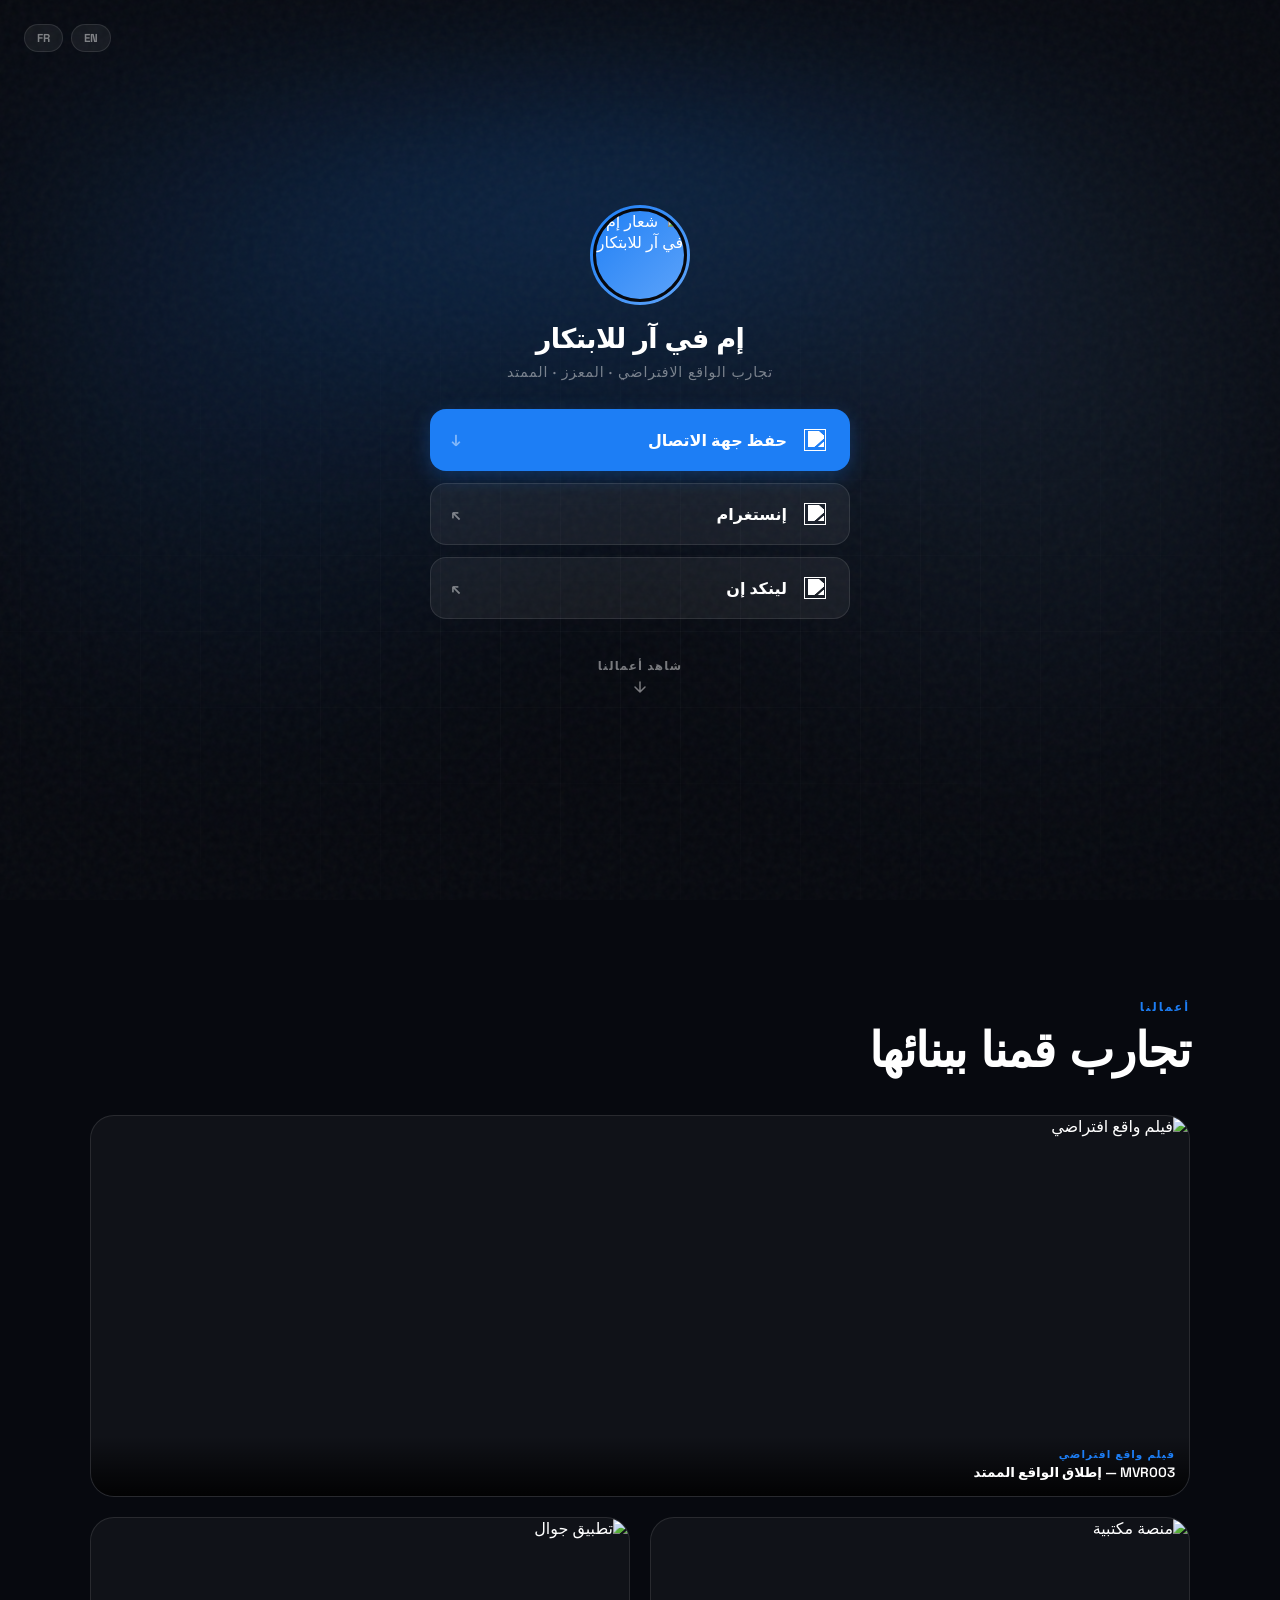
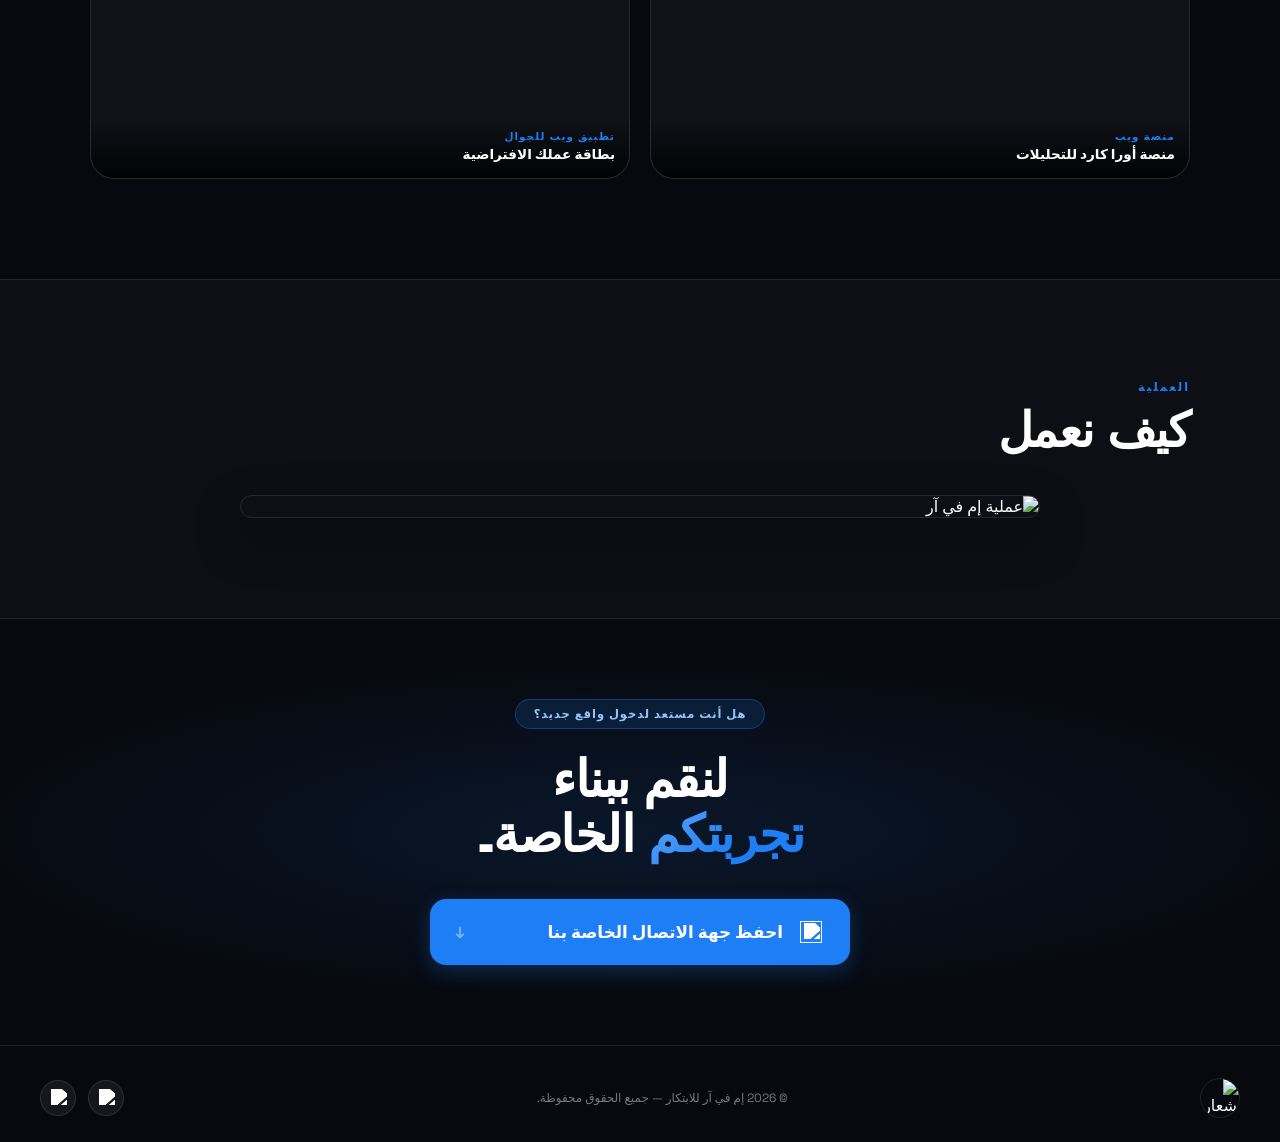
==== index-ar.html @ f504009c "Add files via upload" ====
<!DOCTYPE html>
<html lang="ar" dir="rtl">
<head>
    <meta charset="UTF-8">
    <meta name="viewport" content="width=device-width, initial-scale=1.0, viewport-fit=cover">
    <meta name="theme-color" content="#07090f">
    <title>إم في آر للابتكار | تجارب الواقع الممتد</title>
    <link rel="stylesheet" href="style.css">
    <link href="https://fonts.googleapis.com/css2?family=Space+Grotesk:wght@400;500;600;700&family=Syne:wght@700;800&display=swap" rel="stylesheet">
    <style>
        /* Fallback for Arabic characters as the primary fonts are Latin-focused */
        body { font-family: 'Space Grotesk', system-ui, -apple-system, sans-serif; }
        h1, h2, .name { font-family: 'Syne', system-ui, sans-serif; }
    </style>
</head>
<body>

<!-- ══ ملف التعريف ══ -->
<section class="profile-section">
    <div class="grid-overlay" aria-hidden="true"></div>
    <div class="noise-overlay" aria-hidden="true"></div>
    <div class="glow" aria-hidden="true"></div>

    <div class="lang-switcher">
        <a href="index.html" class="lang-link">EN</a>
        <a href="index-fr.html" class="lang-link">FR</a>
    </div>

    <div class="profile">
        <div class="avatar-ring">
            <img src="assite/mvrLOGO-08.png" alt="شعار إم في آر للابتكار" class="avatar">
        </div>
        <h1 class="name">إم في آر للابتكار</h1>
        <p class="tagline">تجارب الواقع الافتراضي &middot; المعزز &middot; الممتد</p>
    </div>

    <div class="links">
        <button class="link-btn link-btn--primary" id="saveContactBtn">
            <span class="link-btn__icon"><img src="assite/iconcontact.png" alt=""></span>
            <span class="link-btn__label">حفظ جهة الاتصال</span>
            <span class="link-btn__arrow">&#8595;</span>
        </button>
        <a href="https://www.instagram.com/mvr.innovation/" target="_blank" rel="noopener noreferrer" class="link-btn">
            <span class="link-btn__icon"><img src="assite/instagram.png" alt=""></span>
            <span class="link-btn__label">إنستغرام</span>
            <span class="link-btn__arrow">&#8598;</span>
        </a>
        <a href="https://www.linkedin.com/company/mvr-innovation/" target="_blank" rel="noopener noreferrer" class="link-btn">
            <span class="link-btn__icon"><img src="assite/linkedin.png" alt=""></span>
            <span class="link-btn__label">لينكد إن</span>
            <span class="link-btn__arrow">&#8598;</span>
        </a>
    </div>

    <a href="#work" class="scroll-hint" aria-label="قم بالتمرير لمشاهدة أعمالنا">
        <span>شاهد أعمالنا</span>
        <svg width="16" height="16" viewBox="0 0 16 16" fill="none">
            <path d="M8 3v10M3 8l5 5 5-5" stroke="currentColor" stroke-width="1.5" stroke-linecap="round" stroke-linejoin="round"/>
        </svg>
    </a>
</section>

<!-- ══ أعمالنا ══ -->
<section class="content-section" id="work">
    <div class="section-inner">
        <p class="section-label">أعمالنا</p>
        <h2 class="section-title">تجارب قمنا ببنائها</h2>

        <div class="work-grid">
            <div class="work-card work-card--wide">
                <img src="assite/official poster-mvr003_EN.jpg" alt="فيلم واقع افتراضي">
                <div class="work-card-meta">
                    <span>فيلم واقع افتراضي</span>
                    <p>MVR003 &mdash; إطلاق الواقع الممتد</p>
                </div>
            </div>
            <div class="work-card">
                <img src="assite/Free Surface Studio Laptop Mockup2.png" alt="منصة مكتبية">
                <div class="work-card-meta">
                    <span>منصة ويب</span>
                    <p>منصة أورا كارد للتحليلات</p>
                </div>
            </div>
            <div class="work-card">
                <img src="assite/01 Free iPhone 16 Pro Mockup Holding By Hand.png" alt="تطبيق جوال">
                <div class="work-card-meta">
                    <span>تطبيق ويب للجوال</span>
                    <p>بطاقة عملك الافتراضية</p>
                </div>
            </div>
        </div>
    </div>
</section>

<!-- ══ العملية ══ -->
<section class="content-section content-section--dark" id="how">
    <div class="section-inner">
        <p class="section-label">العملية</p>
        <h2 class="section-title">كيف نعمل</h2>
        <div class="how-wrap">
            <img src="assite/how it works3.png" alt="عملية إم في آر" class="how-img">
        </div>
    </div>
</section>

<!-- ══ دعوة للعمل ══ -->
<section class="cta-section">
    <div class="cta-inner">
        <div class="cta-pill">هل أنت مستعد لدخول واقع جديد؟</div>
        <h2 class="cta-headline">لنقم ببناء<br><em>تجربتكم</em> الخاصة.</h2>
        <button class="link-btn link-btn--primary link-btn--large" id="saveContactBtn2">
            <span class="link-btn__icon"><img src="assite/iconcontact.png" alt=""></span>
            <span class="link-btn__label">احفظ جهة الاتصال الخاصة بنا</span>
            <span class="link-btn__arrow">&#8595;</span>
        </button>
    </div>
</section>

<!-- ══ التذييل ══ -->
<footer class="site-footer">
    <img src="assite/mvrLOGO-08.png" alt="شعار إم في آر" class="footer-logo">
    <p class="footer-copy">&#169; 2026 إم في آر للابتكار &mdash; جميع الحقوق محفوظة.</p>
    <div class="footer-socials">
        <a href="https://www.instagram.com/mvr.innovation/" target="_blank" rel="noopener">
            <img src="assite/instagram.png" alt="إنستغرام">
        </a>
        <a href="https://www.linkedin.com/company/mvr-innovation/" target="_blank" rel="noopener">
            <img src="assite/linkedin.png" alt="لينكد إن">
        </a>
    </div>
</footer>

<script>
    const logoB64 = 'iVBORw0KGgoAAAANSUhEUgAAAJsAAACbCAYAAAB1YemMAAAACXBIWXMAAAsTAAALEwEAmpwYAAAAAXNSR0IArs4c6QAAAARnQU1BAACxjwv8YQUAABZvSURBVHgB7Z17bFvXfce/[base64]/[base64]/F145Wf7tr9RwMp00cqxeLV9NiU4F9E/ZTIM7ucTBhjdWcwFaD3W040ONaPBEYkVJEz589fgI1TE2KjUXmC+IQW7Fkejo8YV2vC4GtBlu8dn8nWbzOOLtZSi4erUVrV1NiY1dJrmW/DXuIrVgiNZY1Q6xXOMbrCmxS1s5EIFproqsJsfVTRpmWOO65ykYT2XK8xKKraVNNia6qxaZisgCebFRLlgvt/nDNiK4qxeZFZo7jHExYH4S1yNaGLV2br5NdbIKqyMeobHIEVUjViU3FZeQyqSYWGZ27UlV1sWrHi+ncREIcqbbstWrE5rlMS1pD10lk9Zxdlppqda0mqgC2ZoaJV8ld3j06d3mxH6kpjHlnDglrnC3JQLPZuq+r+87E5HjsNCpMRS0bWzOzCUeo4n9QW7PSwK51W/PtXBg+mp4nK1fB0ScVExuXM2yJVyursWyJVyursWyJVyursWyJVyursWyJVyursWyJVyursWyJVyursWyJVyursWyJVyursWyJVyursWyJVyursWyJVyursWyJVyursWyJVyursWyJVyursWyJVyursWyJVyuAAAAAElFTkSuQmCC';

    function downloadVCard(btn) {
        const label = btn.querySelector('.link-btn__label');
        btn.disabled = true;
        label.textContent = 'جاري الحفظ\u2026';
        setTimeout(function () {
            var vcf = [
                'BEGIN:VCARD','VERSION:3.0',
                'FN:MVR Innovation','ORG:MVR Innovation',
                'TITLE:Solutions VR / AR / XR',
                'TEL;TYPE=WORK,VOICE:+1234567890',
                'EMAIL:info@mvrinnovation.com',
                'URL:https://www.mvrinnovation.com',
                'PHOTO;TYPE=PNG;ENCODING=B:' + logoB64,
                'END:VCARD'
            ].join('\n');
            var blob = new Blob([vcf], { type: 'text/vcard' });
            var url  = URL.createObjectURL(blob);
            var a    = document.createElement('a');
            a.download = 'MVR_Innovation.vcf';
            a.href = url;
            a.click();
            URL.revokeObjectURL(url);
            label.textContent = 'تم الحفظ \u2713';
            btn.classList.add('link-btn--done');
            setTimeout(function () {
                label.textContent = btn.dataset.label || 'حفظ جهة الاتصال';
                btn.classList.remove('link-btn--done');
                btn.disabled = false;
            }, 2500);
        }, 350);
    }

    document.getElementById('saveContactBtn').addEventListener('click', function () { downloadVCard(this); });
    document.getElementById('saveContactBtn2').addEventListener('click', function () {
        this.dataset.label = 'احفظ جهة الاتصال الخاصة بنا';
        downloadVCard(this);
    });
</script>
</body>
</html>
---- style.css ----
/* ─────────────────────────────────────────
   MVR Innovation — Combined landing page
   Linktree profile + full site content
   Mobile-first, adapts to all screen sizes
   ───────────────────────────────────────── */

*, *::before, *::after { margin: 0; padding: 0; box-sizing: border-box; }
img { display: block; max-width: 100%; }
a   { text-decoration: none; }

:root {
    --bg:            #07090f;
    --bg-dark:       #050710;
    --surface:       rgba(255,255,255,0.06);
    --surface-hover: rgba(255,255,255,0.11);
    --border:        rgba(255,255,255,0.10);
    --blue:          #1d7ef5;
    --blue-mid:      #1568d8;
    --blue-glow:     rgba(29,126,245,0.28);
    --text:          #ffffff;
    --text-muted:    rgba(255,255,255,0.45);
    --radius:        16px;
    --radius-lg:     24px;
    --font-body:     'Space Grotesk', system-ui, sans-serif;
    --font-display:  'Syne', 'Space Grotesk', sans-serif;
    --card-max:      420px;
    --content-max:   1100px;
    --transition:    0.22s ease;
}

html { scroll-behavior: smooth; }
body {
    font-family: var(--font-body);
    background: var(--bg);
    color: var(--text);
    -webkit-font-smoothing: antialiased;
    overflow-x: hidden;
    perspective: 1200px; /* Global depth anchor */
}


/* ════════════════════════════════════════
   PROFILE SECTION (Linktree)
════════════════════════════════════════ */
.profile-section {
    position: relative;
    min-height: 100svh;
    min-height: 100vh;
    display: flex;
    flex-direction: column;
    align-items: center;
    justify-content: center;
    padding: max(env(safe-area-inset-top, 24px), 40px) 20px 40px;
    gap: 0;
    transform-style: preserve-3d;
    overflow: hidden;
}

/* ════════════════════════════════════════
   2026 BACKGROUND SYSTEM
════════════════════════════════════════ */

/* Technical Grid Overlay */
.grid-overlay {
    position: fixed;
    top: 50%;
    left: 50%;
    width: 200vw;
    height: 200vh;
    background-image: 
        linear-gradient(var(--border) 1px, transparent 1px),
        linear-gradient(90deg, var(--border) 1px, transparent 1px);
    background-size: 60px 60px;
    mask-image: radial-gradient(circle at 50% 50%, black 0%, transparent 70%);
    -webkit-mask-image: radial-gradient(circle at 50% 50%, black 0%, transparent 70%);
    transform: translate(-50%, -50%) rotateX(65deg) translateZ(-200px);
    opacity: 0.3;
    pointer-events: none;
    z-index: 0;
}

/* Noise Texture (Tangibility layer) */
.noise-overlay {
    position: absolute;
    inset: 0;
    opacity: 0.04;
    pointer-events: none;
    z-index: 1;
    background-image: url("data:image/svg+xml,%3Csvg viewBox='0 0 200 200' xmlns='http://www.w3.org/2000/svg'%3E%3Cfilter id='noiseFilter'%3E%3CfeTurbulence type='fractalNoise' baseFrequency='0.65' numOctaves='3' stitchTiles='stitch'/%3E%3C/filter%3E%3Crect width='100%25' height='100%25' filter='url(%23noiseFilter)'/%3E%3C/svg%3E");
}

/* Dynamic Ambient Blobs */
.glow {
    position: absolute;
    top: 10%;
    left: 50%;
    transform: translateX(-50%);
    width: 100%;
    height: 80%;
    background: 
        radial-gradient(circle at 50% 0%, var(--blue-glow) 0%, transparent 50%),
        radial-gradient(circle at 20% 30%, rgba(29, 126, 245, 0.15) 0%, transparent 40%),
        radial-gradient(circle at 80% 40%, rgba(96, 165, 250, 0.1) 0%, transparent 40%);
    pointer-events: none;
    z-index: 0;
    filter: blur(80px);
    animation: aurora 20s ease-in-out infinite alternate;
}

@keyframes aurora {
    0% {
        transform: translateX(-50%) scale(1) rotate(0deg);
        opacity: 0.7;
    }
    100% {
        transform: translateX(-50%) scale(1.1) rotate(3deg);
        opacity: 1;
    }
}


/* Profile card */
.profile {
    position: relative;
    z-index: 1;
    display: flex;
    flex-direction: column;
    align-items: center;
    text-align: center;
    margin-bottom: 28px;
    width: 100%;
    transform: translateZ(50px); /* Lifts profile off the grid */
    max-width: var(--card-max);
}

.avatar-ring {
    width: 100px;
    height: 100px;
    border-radius: 50%;
    padding: 3px;
    background: linear-gradient(135deg, var(--blue) 0%, #60a5fa 100%);
    margin-bottom: 18px;
    flex-shrink: 0;
}
.avatar {
    width: 100%;
    height: 100%;
    border-radius: 50%;
    object-fit: cover;
    border: 3px solid var(--bg);
}

.name {
    font-family: var(--font-display);
    font-size: clamp(1.4rem, 5.5vw, 1.7rem);
    font-weight: 800;
    letter-spacing: -0.02em;
    color: var(--text);
    margin-bottom: 8px;
}
.tagline {
    font-size: clamp(0.78rem, 3.5vw, 0.88rem);
    font-weight: 500;
    color: var(--text-muted);
    letter-spacing: 0.06em;
    text-transform: uppercase;
}

/* Language Switcher */
.lang-switcher {
    position: absolute;
    top: 24px;
    inset-inline-end: 24px;
    z-index: 10;
    display: flex;
    gap: 8px;
}
.lang-link {
    font-size: 0.72rem;
    font-weight: 700;
    color: var(--text-muted);
    background: var(--surface);
    border: 1px solid var(--border);
    padding: 6px 12px;
    border-radius: 100px;
    transition: var(--transition);
}
.lang-link:hover {
    color: var(--text);
    background: var(--surface-hover);
}

/* Link buttons */
.links {
    position: relative;
    z-index: 1;
    display: flex;
    flex-direction: column;
    gap: 12px;
    width: 100%;
    max-width: var(--card-max);
    transform: translateZ(30px);
    margin-bottom: 40px;
}

.link-btn {
    display: flex;
    align-items: center;
    gap: 14px;
    width: 100%;
    padding: 16px 20px;
    border-radius: var(--radius);
    background: var(--surface);
    border: 1px solid var(--border);
    color: var(--text);
    font-family: var(--font-body);
    font-size: clamp(0.88rem, 4vw, 1rem);
    font-weight: 600;
    cursor: pointer;
    transition: background var(--transition), transform var(--transition), box-shadow var(--transition);
    -webkit-tap-highlight-color: transparent;
    touch-action: manipulation;
    transform-style: preserve-3d;
    text-align: start;
}
.link-btn:hover,
.link-btn:focus-visible {
    background: var(--surface-hover);
    transform: translateY(-4px) translateZ(20px) rotateX(2deg);
    box-shadow: 0 15px 35px rgba(0,0,0,0.4);
    outline: none;
    border-color: rgba(255,255,255,0.25);
}
.link-btn:active { transform: translateY(0); box-shadow: none; }

.link-btn--primary {
    background: var(--blue);
    border-color: transparent;
    box-shadow: 0 6px 20px var(--blue-glow);
    position: relative;
    overflow: hidden;
    animation: button-attention-pulse 2s infinite;
}

/* Screaming Glint Effect */
.link-btn--primary::before {
    content: '';
    position: absolute;
    top: 0;
    left: -150%;
    width: 60%;
    height: 100%;
    background: linear-gradient(
        to right,
        transparent,
        rgba(255, 255, 255, 0.4),
        transparent
    );
    transform: skewX(-25deg);
    animation: glint-swipe 3s infinite;
}

.link-btn--primary:hover,
.link-btn--primary:focus-visible {
    background: var(--blue-mid);
    box-shadow: 0 12px 30px var(--blue-glow), 0 0 20px rgba(29,126,245,0.2);
}
.link-btn--primary:disabled { cursor: not-allowed; opacity: 0.8; transform: none; }

.link-btn--done {
    background: #16a34a !important;
    border-color: transparent !important;
    box-shadow: 0 6px 20px rgba(34,197,94,0.28) !important;
}

.link-btn--large {
    padding: 18px 24px;
    font-size: clamp(0.95rem, 4vw, 1.05rem);
    max-width: var(--card-max);
}

.link-btn__icon {
    flex-shrink: 0;
    width: 28px; height: 28px;
    display: flex; align-items: center; justify-content: center;
}
.link-btn__icon img {
    width: 22px; height: 22px;
    object-fit: contain;
    filter: brightness(10) saturate(0);
}
.link-btn--primary .link-btn__icon img { filter: brightness(10); }
.link-btn__label { flex: 1; }
.link-btn__arrow {
    flex-shrink: 0;
    opacity: 0.45;
    font-size: 1rem;
    transition: opacity var(--transition);
}
.link-btn:hover .link-btn__arrow { opacity: 1; }

/* Scroll hint */
.scroll-hint {
    position: relative;
    z-index: 1;
    display: inline-flex;
    flex-direction: column;
    align-items: center;
    gap: 6px;
    color: var(--text-muted);
    font-size: 0.72rem;
    font-weight: 600;
    letter-spacing: 0.1em;
    text-transform: uppercase;
    animation: bounce 2.5s ease-in-out infinite;
    transition: color var(--transition);
}
.scroll-hint:hover { color: var(--text); }
@keyframes bounce {
    0%,100% { transform: translateY(0); }
    50%      { transform: translateY(6px); }
}


/* ════════════════════════════════════════
   CONTENT SECTIONS (shared)
════════════════════════════════════════ */
.content-section {
    padding: 72px 20px;
}
.content-section--dark {
    background: rgba(255,255,255,0.025);
    border-top: 1px solid var(--border);
    border-bottom: 1px solid var(--border);
}

.section-inner {
    max-width: var(--content-max);
    margin: 0 auto;
    width: 100%;
}

.section-label {
    font-size: 0.7rem;
    font-weight: 700;
    letter-spacing: 0.18em;
    text-transform: uppercase;
    color: var(--blue);
    margin-bottom: 12px;
}
.section-title {
    font-family: var(--font-display);
    font-size: clamp(1.7rem, 6vw, 3rem);
    font-weight: 800;
    letter-spacing: -0.025em;
    line-height: 1.1;
    color: var(--text);
    margin-bottom: 36px;
}


/* ════════════════════════════════════════
   WORK GRID
════════════════════════════════════════ */
.work-grid {
    display: grid;
    grid-template-columns: 1fr 1fr;
    gap: 14px;
}

.work-card {
    position: relative;
    border-radius: var(--radius-lg);
    overflow: hidden;
    background: rgba(255,255,255,0.04);
    border: 1px solid var(--border);
    transition: transform 0.5s cubic-bezier(0.23, 1, 0.32, 1), box-shadow 0.5s ease;
    transform-style: preserve-3d;
}
.work-card img {
    width: 100%;
    height: 180px;
    object-fit: cover;
    transition: transform 0.5s ease;
}
.work-card:hover {
    transform: translateZ(40px) rotateX(4deg) rotateY(-2deg);
    box-shadow: 0 25px 50px rgba(0,0,0,0.5);
    border-color: rgba(255,255,255,0.2);
}

.work-card--wide {
    grid-column: 1 / -1;
}
.work-card--wide img { height: 240px; }

.work-card-meta {
    position: absolute;
    bottom: 0; left: 0; right: 0;
    padding: 12px 14px 14px;
    background: linear-gradient(to top, rgba(0,0,0,0.88) 0%, transparent 100%);
}
.work-card-meta span {
    font-size: 0.65rem;
    font-weight: 700;
    letter-spacing: 0.1em;
    text-transform: uppercase;
    color: var(--blue);
    display: block;
    margin-bottom: 3px;
}
.work-card-meta p {
    font-size: 0.85rem;
    font-weight: 600;
    color: var(--text);
    line-height: 1.3;
}


/* ════════════════════════════════════════
   HOW IT WORKS
════════════════════════════════════════ */
.how-wrap {
    display: flex;
    justify-content: center;
}
.how-img {
    width: 100%;
    max-width: 800px;
    border-radius: var(--radius-lg);
    border: 1px solid var(--border);
    box-shadow: 0 20px 48px rgba(0,0,0,0.4);
}


/* ════════════════════════════════════════
   CTA SECTION
════════════════════════════════════════ */
.cta-section {
    padding: 80px 20px;
    background: radial-gradient(ellipse 80% 60% at 50% 50%, rgba(29,126,245,0.12) 0%, transparent 70%);
    display: flex;
    justify-content: center;
}
.cta-inner {
    display: flex;
    flex-direction: column;
    align-items: center;
    text-align: center;
    width: 100%;
    max-width: var(--card-max);
    gap: 0;
}

.cta-pill {
    display: inline-block;
    background: rgba(29,126,245,0.14);
    border: 1px solid rgba(29,126,245,0.35);
    color: #93c5fd;
    font-size: 0.72rem;
    font-weight: 700;
    letter-spacing: 0.08em;
    text-transform: uppercase;
    padding: 7px 18px;
    border-radius: 100px;
    margin-bottom: 24px;
}
.cta-headline {
    font-family: var(--font-display);
    font-size: clamp(2rem, 9vw, 3.2rem);
    font-weight: 800;
    letter-spacing: -0.03em;
    line-height: 1.08;
    color: var(--text);
    margin-bottom: 36px;
}
.cta-headline em {
    font-style: normal;
    background: linear-gradient(135deg, #60a5fa 0%, var(--blue) 60%);
    -webkit-background-clip: text;
    -webkit-text-fill-color: transparent;
    background-clip: text;
}


/* ════════════════════════════════════════
   FOOTER
════════════════════════════════════════ */
.site-footer {
    border-top: 1px solid var(--border);
    padding: 32px 20px max(env(safe-area-inset-bottom, 16px), 24px);
    display: flex;
    flex-direction: column;
    align-items: center;
    gap: 14px;
    text-align: center;
}
.footer-logo {
    width: 40px; height: 40px;
    border-radius: 50%;
    border: 1px solid var(--border);
}
.footer-copy {
    font-size: 0.75rem;
    color: var(--text-muted);
}
.footer-socials {
    display: flex;
    gap: 12px;
}
.footer-socials a {
    width: 36px; height: 36px;
    display: flex; align-items: center; justify-content: center;
    border-radius: 50%;
    background: var(--surface);
    border: 1px solid var(--border);
    transition: background var(--transition);
}
.footer-socials a:hover { background: var(--surface-hover); }
.footer-socials img { width: 18px; height: 18px; object-fit: contain; filter: brightness(10) saturate(0); }


/* ════════════════════════════════════════
   RESPONSIVE — tablet & desktop
════════════════════════════════════════ */

/* Small phones */
@media (max-width: 360px) {
    .avatar-ring    { width: 84px; height: 84px; }
    .link-btn       { padding: 14px 16px; gap: 12px; }
    .work-grid      { grid-template-columns: 1fr; }
    .work-card--wide { grid-column: 1; }
}

/* Tablet */
@media (min-width: 600px) {
    .profile-section { padding-top: 60px; padding-bottom: 60px; }
    .hero-mockup     { width: min(440px, 70vw); }
    .work-card img       { height: 220px; }
    .work-card--wide img { height: 320px; }
    .site-footer {
        flex-direction: row;
        justify-content: space-between;
        padding-left: 40px; padding-right: 40px;
    }
}

/* Desktop */
@media (min-width: 900px) {
    .content-section { padding: 100px 40px; }
    .work-grid   { gap: 20px; }
    .work-card img       { height: 260px; }
    .work-card--wide img { height: 380px; }
    .link-btn--large { max-width: 480px; }
}

/* Reduced motion */
@media (prefers-reduced-motion: reduce) {
    .glow, .scroll-hint { animation: none; }
    .link-btn, .work-card img, .link-btn--primary, .link-btn--primary::before { 
        animation: none; 
        transition: none; 
    }
}

@keyframes glint-swipe {
    0% { left: -150%; }
    25% { left: 150%; }
    100% { left: 150%; }
}

@keyframes button-attention-pulse {
    0% { box-shadow: 0 6px 20px var(--blue-glow), 0 0 0 0 rgba(29, 126, 245, 0.5); }
    70% { box-shadow: 0 6px 20px var(--blue-glow), 0 0 0 12px rgba(29, 126, 245, 0); }
    100% { box-shadow: 0 6px 20px var(--blue-glow), 0 0 0 0 rgba(29, 126, 245, 0); }
}
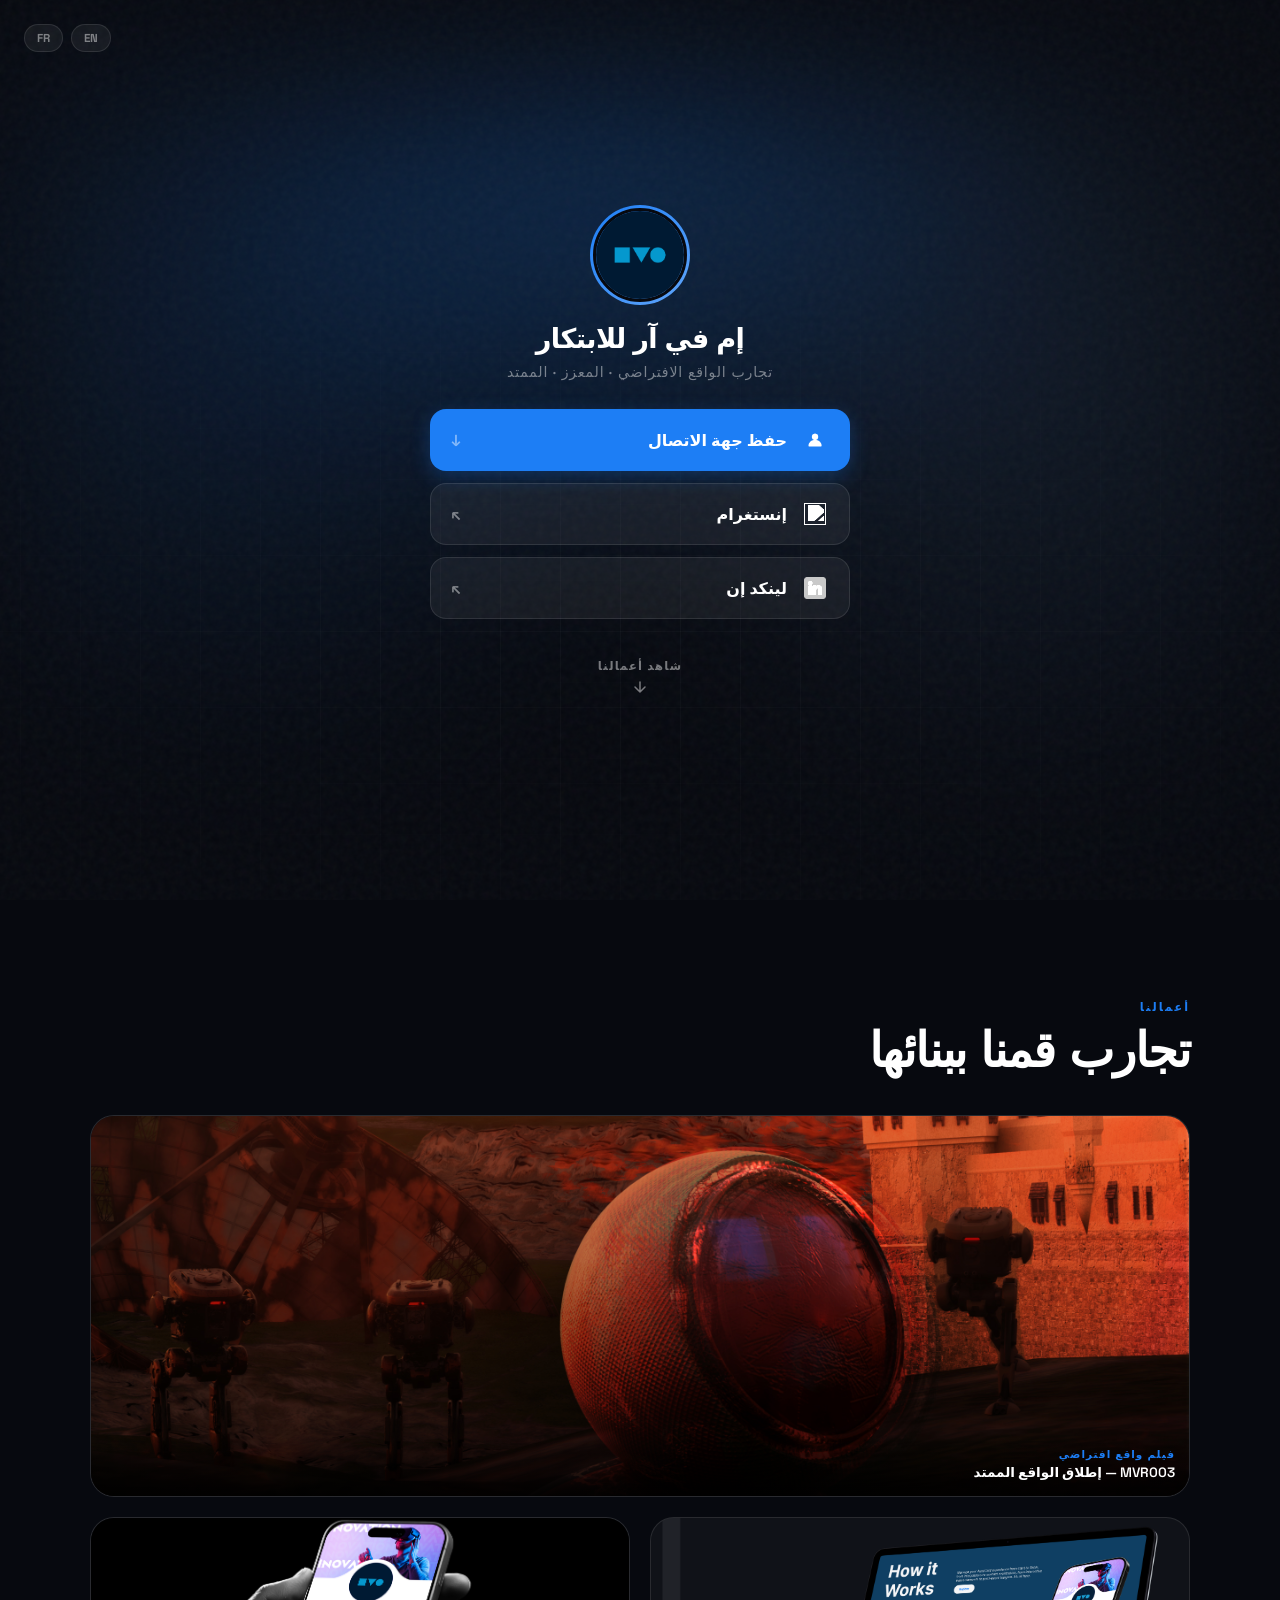
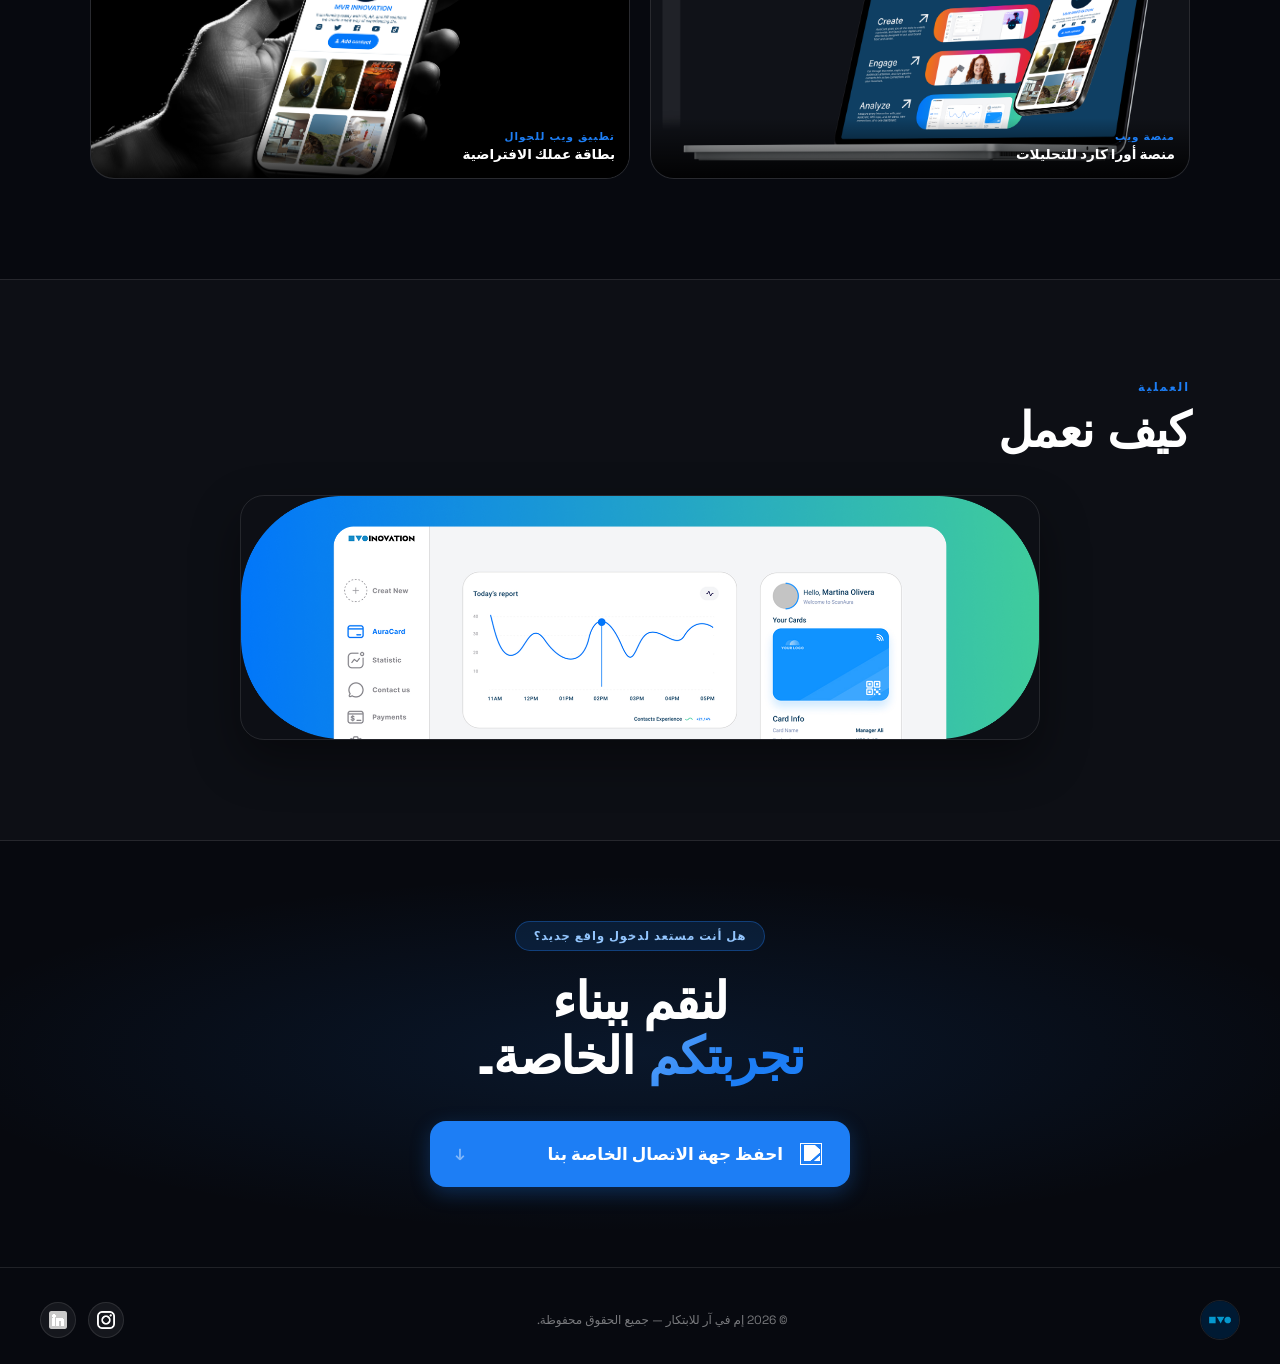
==== commit 2b578f47: "Update index-ar.html" ====
--- a/index-ar.html
+++ b/index-ar.html
@@ -28,7 +28,7 @@
 
     <div class="profile">
         <div class="avatar-ring">
-            <img src="assite/mvrLOGO-08.png" alt="شعار إم في آر للابتكار" class="avatar">
+            <img src="mvrLOGO-08.png" alt="شعار إم في آر للابتكار" class="avatar">
         </div>
         <h1 class="name">إم في آر للابتكار</h1>
         <p class="tagline">تجارب الواقع الافتراضي &middot; المعزز &middot; الممتد</p>
@@ -36,7 +36,7 @@
 
     <div class="links">
         <button class="link-btn link-btn--primary" id="saveContactBtn">
-            <span class="link-btn__icon"><img src="assite/iconcontact.png" alt=""></span>
+            <span class="link-btn__icon"><img src="iconcontact.png" alt=""></span>
             <span class="link-btn__label">حفظ جهة الاتصال</span>
             <span class="link-btn__arrow">&#8595;</span>
         </button>
@@ -46,7 +46,7 @@
             <span class="link-btn__arrow">&#8598;</span>
         </a>
         <a href="https://www.linkedin.com/company/mvr-innovation/" target="_blank" rel="noopener noreferrer" class="link-btn">
-            <span class="link-btn__icon"><img src="assite/linkedin.png" alt=""></span>
+            <span class="link-btn__icon"><img src="linkedin.png" alt=""></span>
             <span class="link-btn__label">لينكد إن</span>
             <span class="link-btn__arrow">&#8598;</span>
         </a>
@@ -68,21 +68,21 @@
 
         <div class="work-grid">
             <div class="work-card work-card--wide">
-                <img src="assite/official poster-mvr003_EN.jpg" alt="فيلم واقع افتراضي">
+                <img src="official poster-mvr003_EN.jpg" alt="فيلم واقع افتراضي">
                 <div class="work-card-meta">
                     <span>فيلم واقع افتراضي</span>
                     <p>MVR003 &mdash; إطلاق الواقع الممتد</p>
                 </div>
             </div>
             <div class="work-card">
-                <img src="assite/Free Surface Studio Laptop Mockup2.png" alt="منصة مكتبية">
+                <img src="Free Surface Studio Laptop Mockup2.png" alt="منصة مكتبية">
                 <div class="work-card-meta">
                     <span>منصة ويب</span>
                     <p>منصة أورا كارد للتحليلات</p>
                 </div>
             </div>
             <div class="work-card">
-                <img src="assite/01 Free iPhone 16 Pro Mockup Holding By Hand.png" alt="تطبيق جوال">
+                <img src="01 Free iPhone 16 Pro Mockup Holding By Hand.png" alt="تطبيق جوال">
                 <div class="work-card-meta">
                     <span>تطبيق ويب للجوال</span>
                     <p>بطاقة عملك الافتراضية</p>
@@ -98,7 +98,7 @@
         <p class="section-label">العملية</p>
         <h2 class="section-title">كيف نعمل</h2>
         <div class="how-wrap">
-            <img src="assite/how it works3.png" alt="عملية إم في آر" class="how-img">
+            <img src="how it works3.png" alt="عملية إم في آر" class="how-img">
         </div>
     </div>
 </section>
@@ -118,14 +118,14 @@
 
 <!-- ══ التذييل ══ -->
 <footer class="site-footer">
-    <img src="assite/mvrLOGO-08.png" alt="شعار إم في آر" class="footer-logo">
+    <img src="mvrLOGO-08.png" alt="شعار إم في آر" class="footer-logo">
     <p class="footer-copy">&#169; 2026 إم في آر للابتكار &mdash; جميع الحقوق محفوظة.</p>
     <div class="footer-socials">
         <a href="https://www.instagram.com/mvr.innovation/" target="_blank" rel="noopener">
-            <img src="assite/instagram.png" alt="إنستغرام">
+            <img src="instagram.png" alt="إنستغرام">
         </a>
         <a href="https://www.linkedin.com/company/mvr-innovation/" target="_blank" rel="noopener">
-            <img src="assite/linkedin.png" alt="لينكد إن">
+            <img src="linkedin.png" alt="لينكد إن">
         </a>
     </div>
 </footer>
@@ -172,4 +172,4 @@
     });
 </script>
 </body>
-</html>+</html>
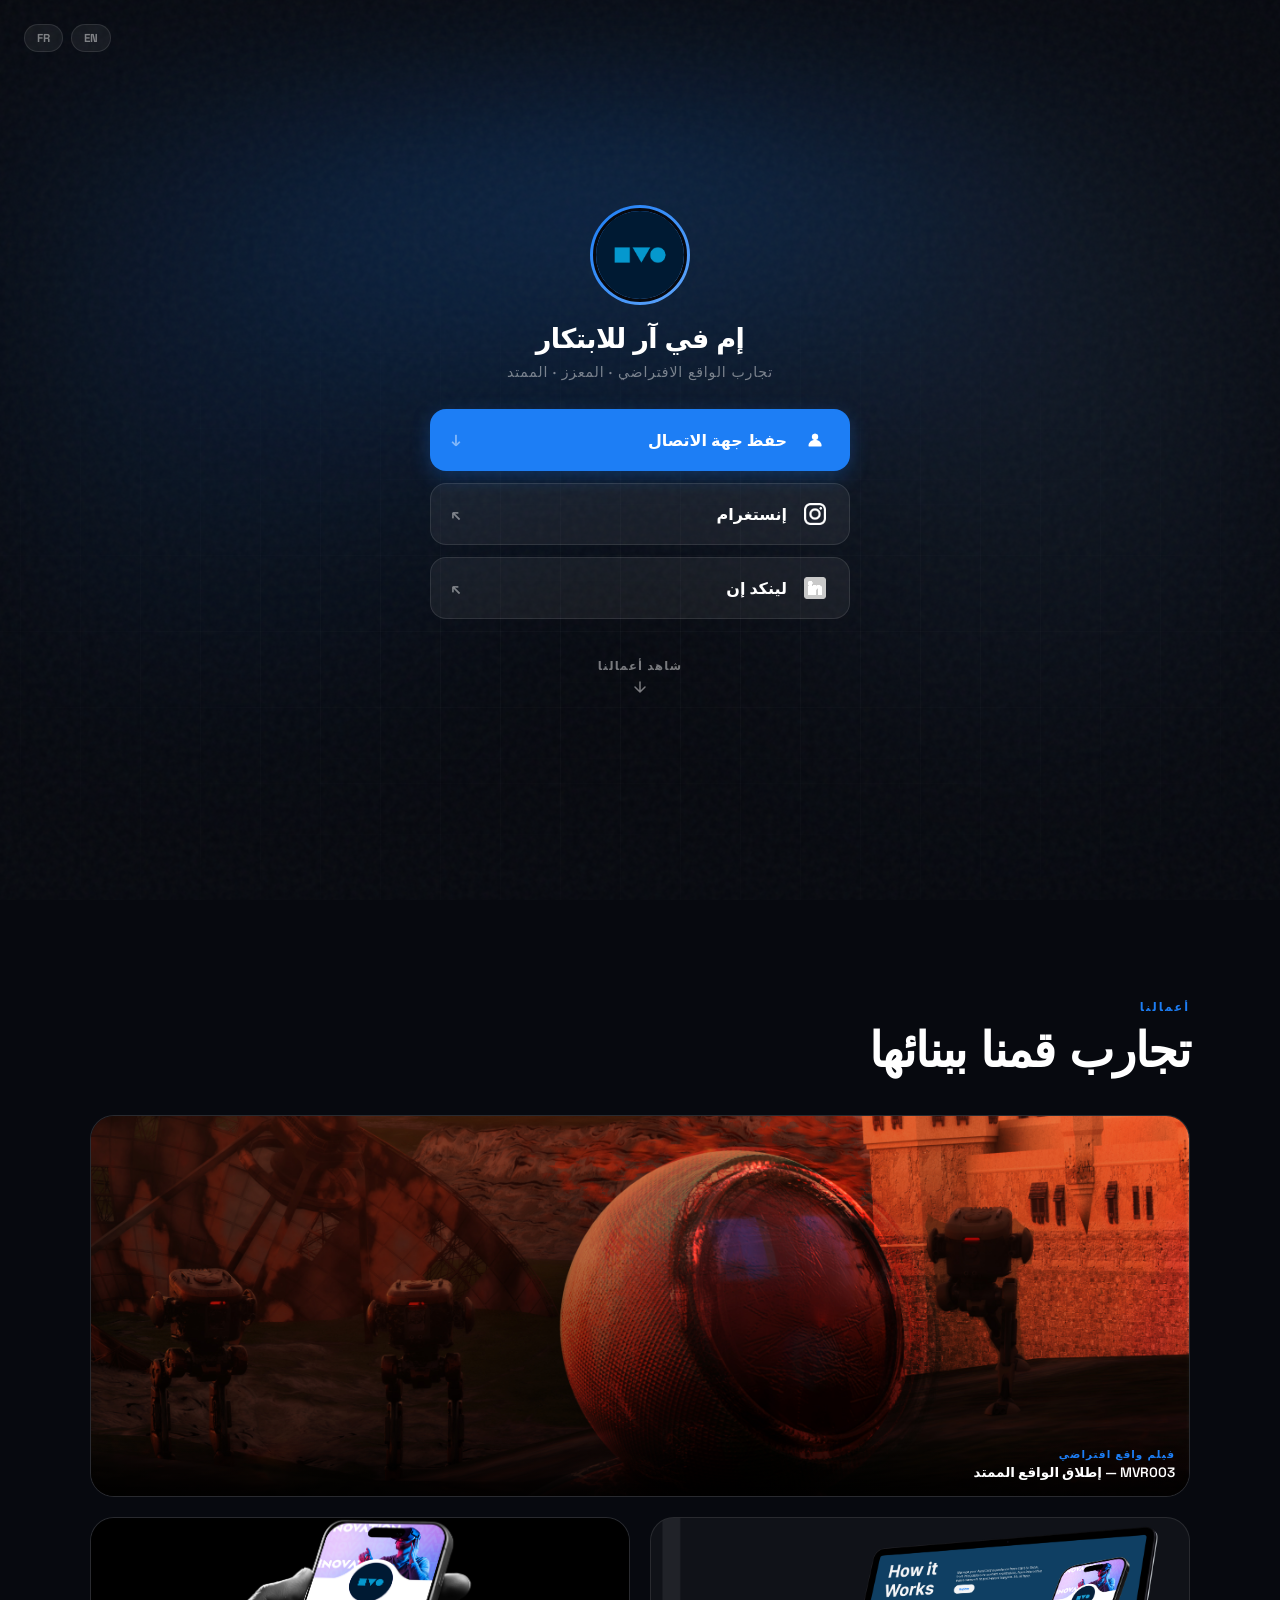
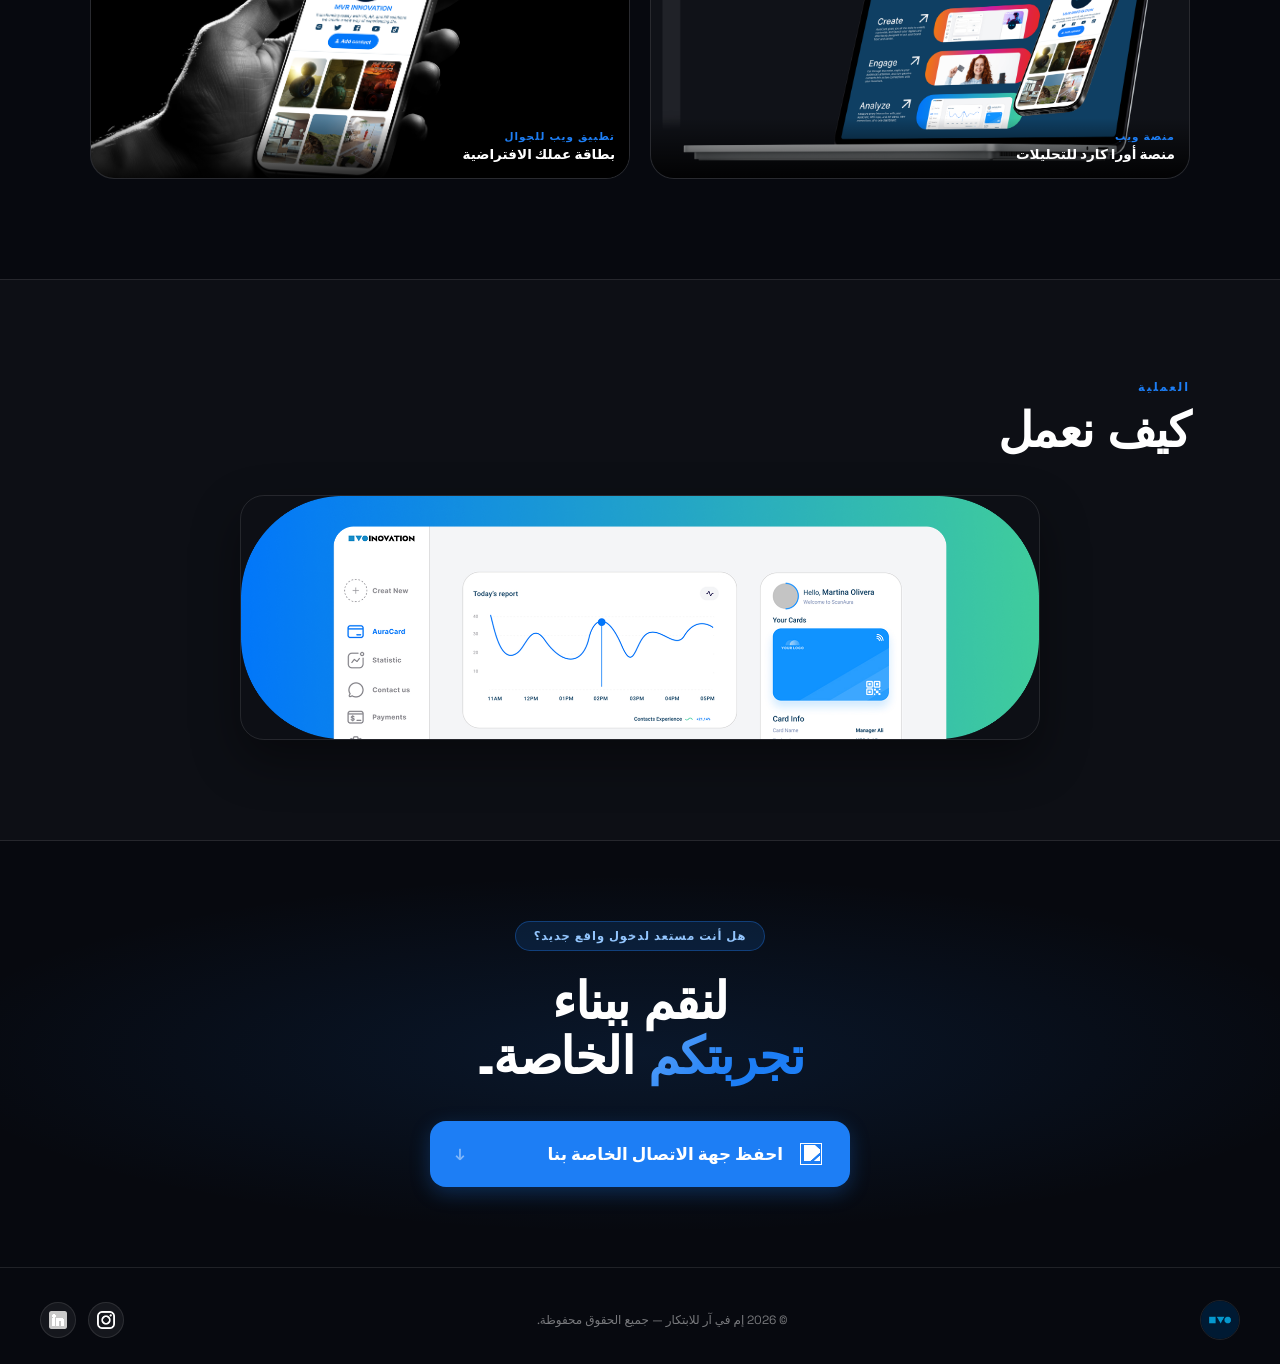
==== commit bcb5cdeb: "Update index-ar.html" ====
--- a/index-ar.html
+++ b/index-ar.html
@@ -41,7 +41,7 @@
             <span class="link-btn__arrow">&#8595;</span>
         </button>
         <a href="https://www.instagram.com/mvr.innovation/" target="_blank" rel="noopener noreferrer" class="link-btn">
-            <span class="link-btn__icon"><img src="assite/instagram.png" alt=""></span>
+            <span class="link-btn__icon"><img src="instagram.png" alt=""></span>
             <span class="link-btn__label">إنستغرام</span>
             <span class="link-btn__arrow">&#8598;</span>
         </a>
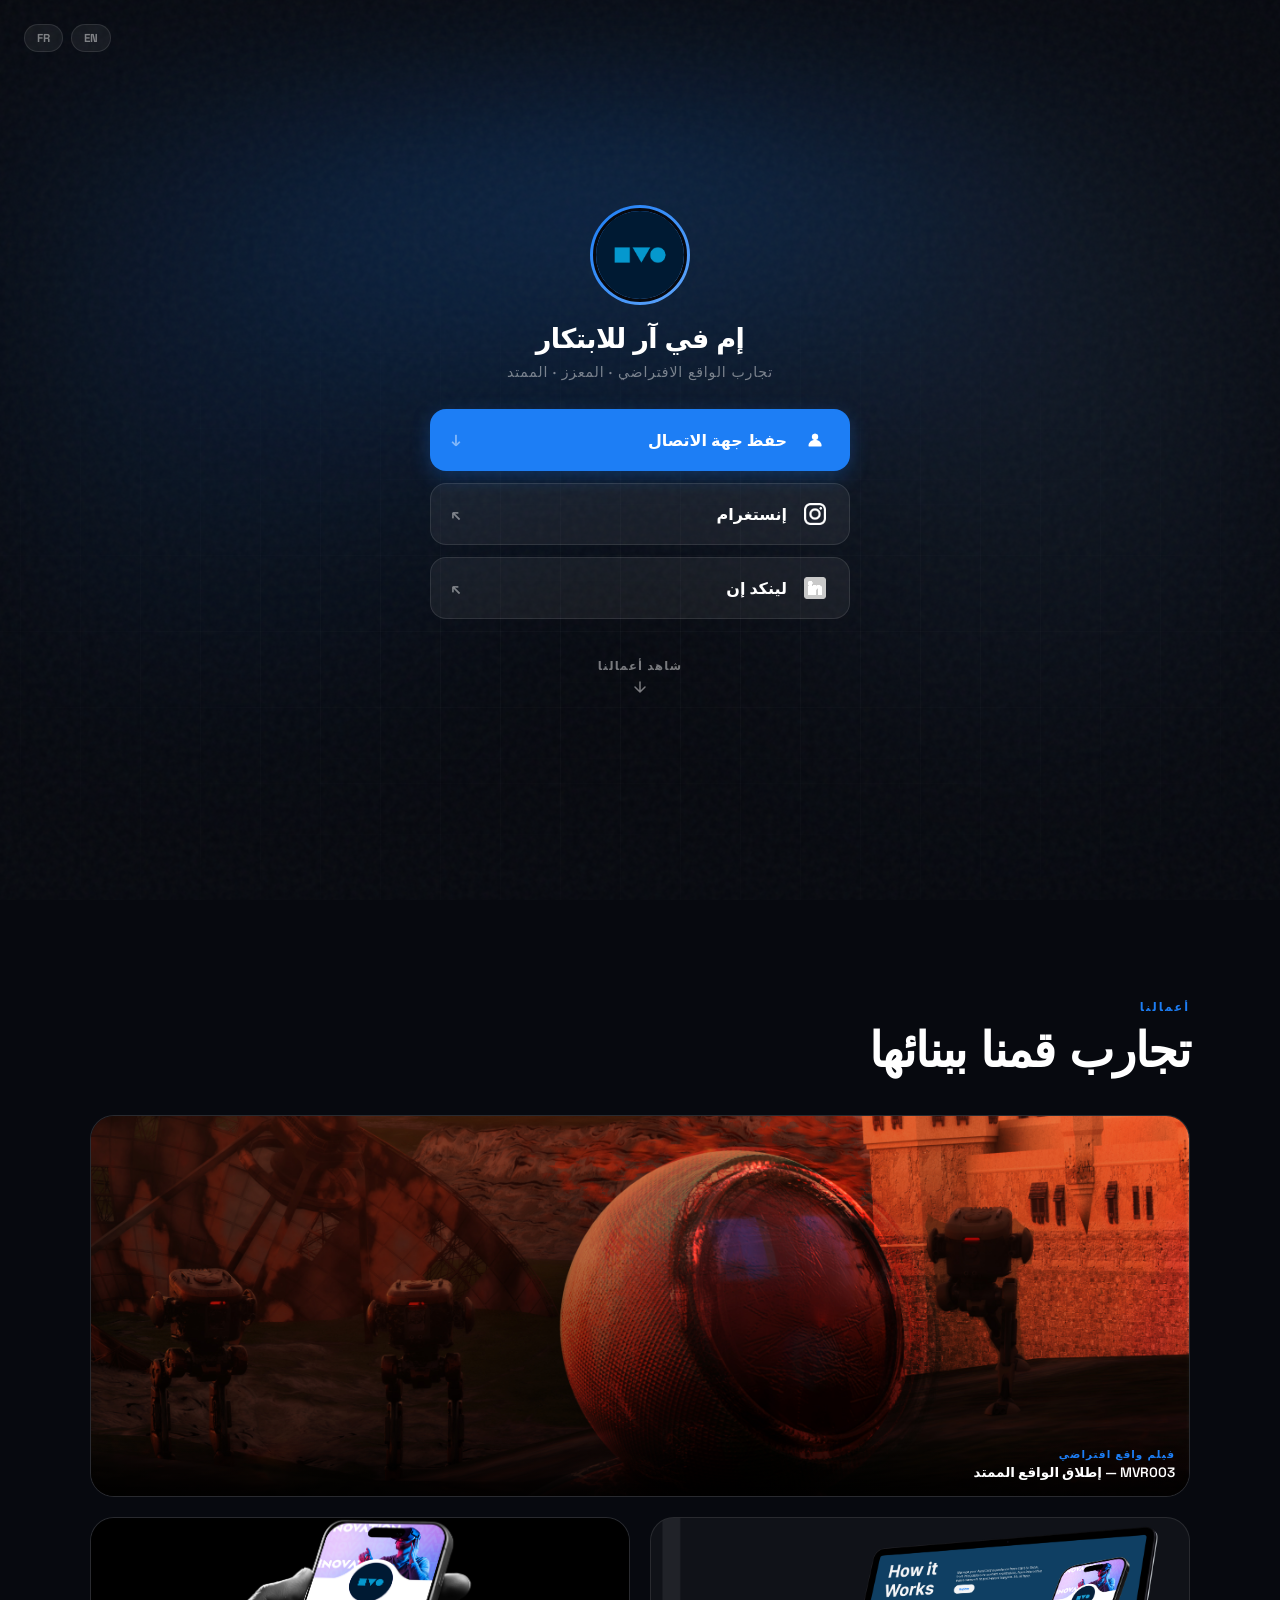
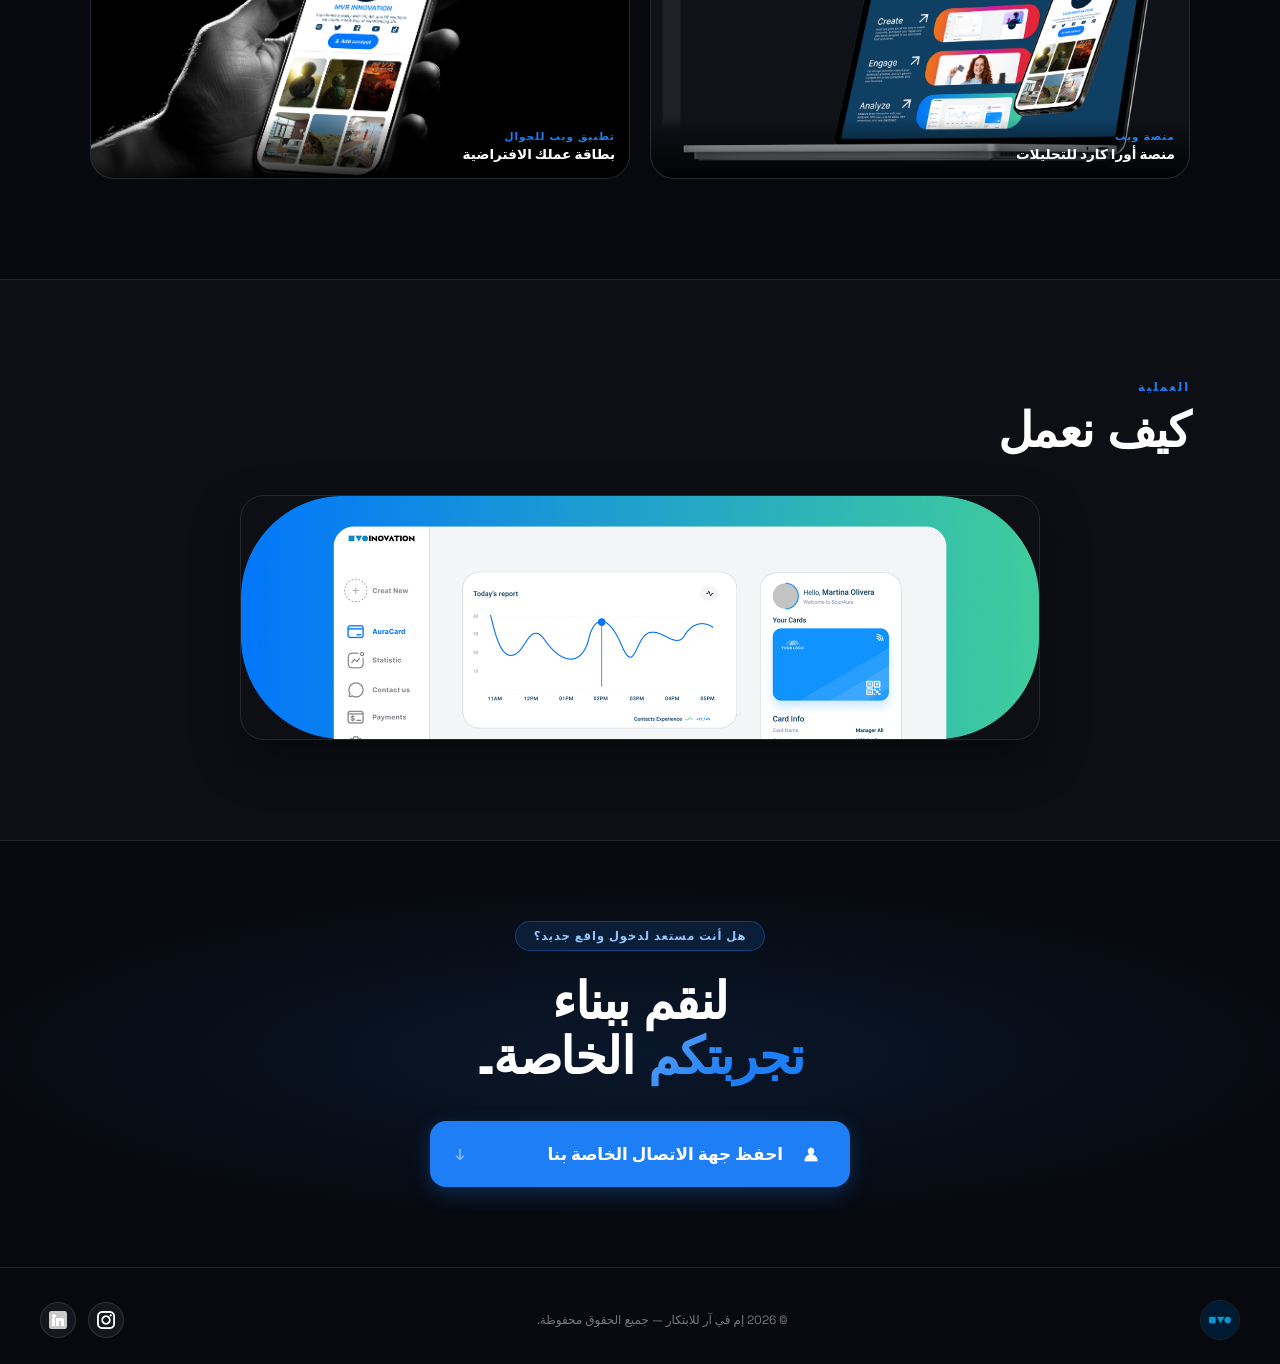
==== commit 4b7473be: "Update index-ar.html" ====
--- a/index-ar.html
+++ b/index-ar.html
@@ -109,7 +109,7 @@
         <div class="cta-pill">هل أنت مستعد لدخول واقع جديد؟</div>
         <h2 class="cta-headline">لنقم ببناء<br><em>تجربتكم</em> الخاصة.</h2>
         <button class="link-btn link-btn--primary link-btn--large" id="saveContactBtn2">
-            <span class="link-btn__icon"><img src="assite/iconcontact.png" alt=""></span>
+            <span class="link-btn__icon"><img src="iconcontact.png" alt=""></span>
             <span class="link-btn__label">احفظ جهة الاتصال الخاصة بنا</span>
             <span class="link-btn__arrow">&#8595;</span>
         </button>
